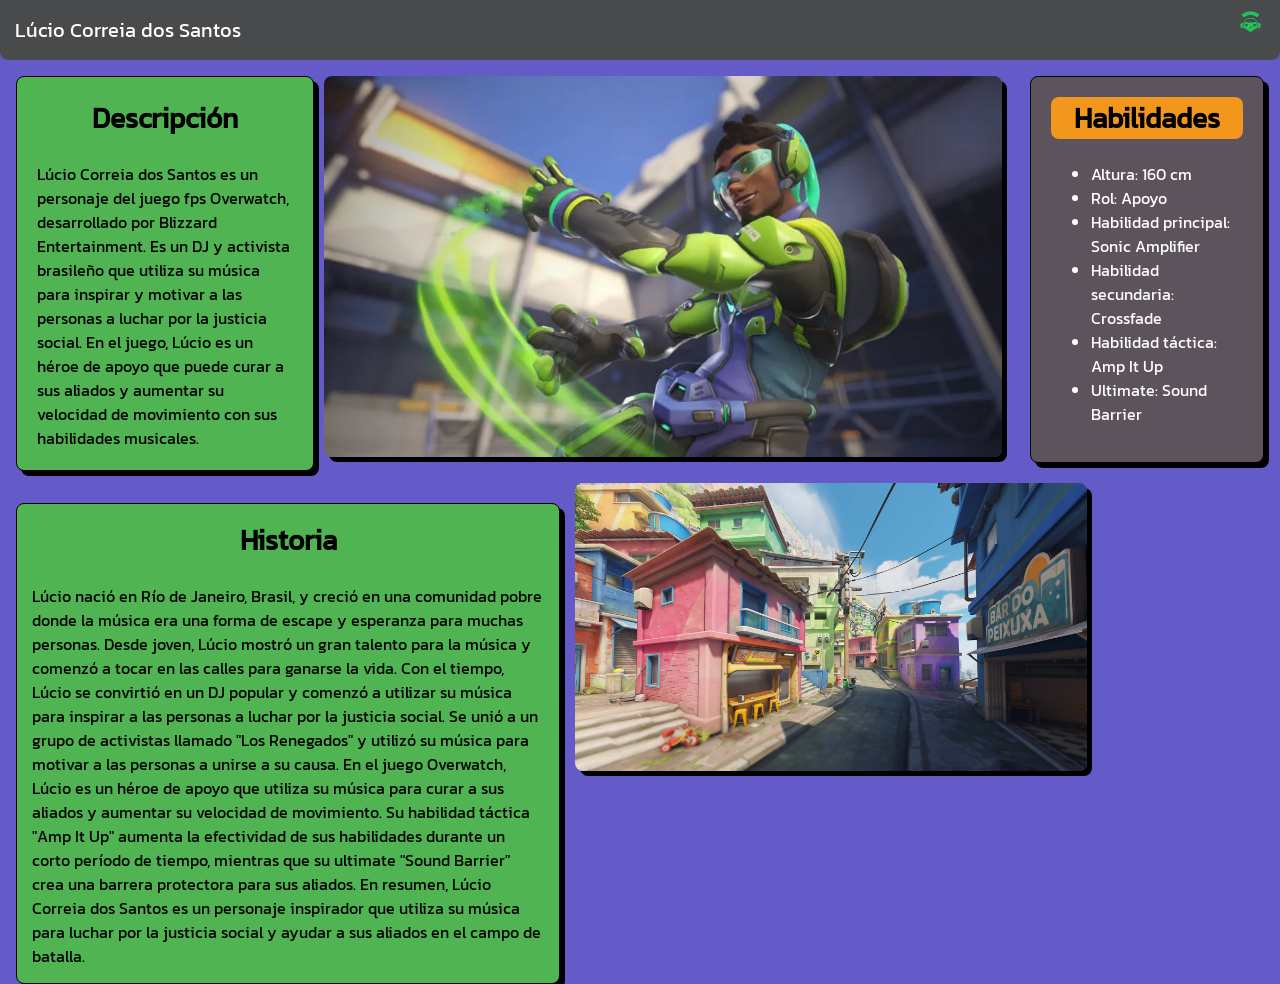
==== index.html @ f07717ae "primer commit" ====
<!DOCTYPE html>
<html lang="en">
<link rel="stylesheet" href="styles.css">
<head>
    <meta charset="UTF-8">
    <meta name="viewport" content="width=device-width, initial-scale=1.0">
    <link rel="preconnect" href="https://fonts.googleapis.com">
    <link rel="preconnect" href="https://fonts.gstatic.com" crossorigin>
    <link href="https://fonts.googleapis.com/css2?family=Kanit:ital,wght@0,100;0,200;0,300;0,400;0,500;0,600;0,700;0,800;0,900;1,100;1,200;1,300;1,400;1,500;1,600;1,700;1,800;1,900&display=swap" rel="stylesheet">
    <title>Lucio</title>

</head>
<body class ="body">
    <header class="top-name-box">
    <span>
        Lúcio Correia dos Santos
    </span>
    <span> <img src=luciologo-Photoroom.png class="imagen2"></span>
    </header>

    <div >
            
            <div id= "definition">
                <div>
                <h2 class="subtitulo">Descripción</h2>
                </div>
            Lúcio Correia dos Santos es un personaje del juego fps Overwatch, desarrollado por Blizzard Entertainment.
            Es un DJ y activista brasileño que utiliza su música para inspirar y motivar a las personas a luchar por la justicia social. En el juego, Lúcio es un héroe de apoyo que puede curar a sus aliados y aumentar su velocidad de movimiento con sus habilidades musicales.
            </div>
        <span class="contenedor-imagen">
            <img src="lucio_ow.webp" alt="Lúcio Correia dos Santos" class="imagen">
        </span>
        <span class="contenedor-habilidades">
            <h2 class="subtitulo">Habilidades
            </h2>
            <ul class="lista-habilidades">
                <li>Altura: 160 cm</li>
                <li>Rol: Apoyo</li>
                <li>Habilidad principal: Sonic Amplifier</li>
                <li>Habilidad secundaria: Crossfade</li>
                <li>Habilidad táctica: Amp It Up</li>
                <li>Ultimate: Sound Barrier</li>
            </ul>
        </span>
    </div>
    <div>
        <div id= "historia">
            <div>
            <h2 class="subtitulo">Historia</h2>
            </div>
        Lúcio nació en Río de Janeiro, Brasil, y creció en una comunidad pobre donde la música era una forma de escape y esperanza para muchas personas. Desde joven, Lúcio mostró un gran talento para la música y comenzó a tocar en las calles para ganarse la vida.
        Con el tiempo, Lúcio se convirtió en un DJ popular y comenzó a utilizar su música para inspirar a las personas a luchar por la justicia social. Se unió a un grupo de activistas llamado "Los Renegados" y utilizó su música para motivar a las personas a unirse a su causa.
        En el juego Overwatch, Lúcio es un héroe de apoyo que utiliza su música para curar a sus aliados y aumentar su velocidad de movimiento. Su habilidad táctica "Amp It Up" aumenta la efectividad de sus habilidades durante un corto período de tiempo, mientras que su ultimate "Sound Barrier" crea una barrera protectora para sus aliados.
        En resumen, Lúcio Correia dos Santos es un personaje inspirador que utiliza su música para luchar por la justicia social y ayudar a sus aliados en el campo de batalla.
        </div>
        <span class =contenedor-img2>
            <img src="paraiso.webp" alt="Lúcio Correia dos Santos" class="imagen3">
        </span>
    </div>

    
</body>
</html>
---- styles.css ----
@font-face {
    font-family: 'KanitCustom';
    src: url('fonts/Kanit-Regular.ttf') format('truetype');
}
body {
    background-color:#645BC9 ;
    font-family: 'KanitCustom', sans-serif;
    font-size: 24px;
    margin : 0;
}
.titulo {
 
    font-size: 36px;
    color: #000000;
    text-align: center;
    margin-top: 30px;
    background-color: #AECC49;
    position: sticky;
    margin-bottom: 2%;
}

#definition {
    font-size: 16px;
    color: #000000;
    background-color: #50b453;
    float: left;
    border: #000000 solid 1px;
    clear: none;
    width: 20%;
    padding: 20px;
    box-shadow: 5px 5px 0px #000000;
    line-height: 1.5;
    border-radius: 8px;
    margin-left: 16px;
}

.contenedor-imagen {
    overflow: hidden;
    width: 25%;
    padding: 10px;
    clear: none;
    
}



.imagen {  
    display: inline;
    position: relative;

    
    width: 53%;
    box-shadow: 5px 5px 0px #000000;
    border-radius: 8px;
}

.subtitulo {
    font-size: 28px;
    color: #000000;
    text-align: center;
    border-radius: 8px;
    margin-top: 0;      
}




.lista-habilidades {
    font-size: 16px;
    color: #ffffff;
    

}

.contenedor-habilidades {
    .subtitulo {
    background-color: #F2971D;
}
    margin-bottom: 20px;
    border: #000000 solid 1px;
    padding: 20px;
    width:15%;
    background-color: #5C535D;
    float:right;
    box-shadow: 5px 5px 0px #000000;
    line-height: 1.5;
    border-radius: 8px;
    margin-right: 16px;
    min-width: auto;
    
}


.top-name-box {
    align-items: center;
    display: block;
    font-size: 20px;
    color: #FFFFFF;
    background-color: #484A4C;
    margin-top: 0;
    padding: 15px;
    position: sticky;
    top: 0;
    z-index: 1000;
    
    text-align: left;
    border-bottom-left-radius: 8px;
    border-bottom-right-radius: 8px;
    margin-bottom: 16px;
    min-width: auto;
}

.imagen2 {
    height: 30px;
    float: right;
    margin-top: -5px;
    
}

#historia {
    font-size: 16px;
    color: #000000;
    background-color: #50b453;
    clear: both;
    border: #000000 solid 1px;
    width: 40%;
    padding: 15px;
    box-shadow: 5px 5px 0px #000000;
    line-height: 1.5;
    border-radius: 8px;
    margin-left: 16px;
    margin-top: 20px;
    float : left;
}

.contenedor-img2 {
    overflow: hidden;
    width: 40%;
    padding: 15px;
    clear: none;
    
}
.imagen3 {  
    display: inline;
    position: relative;

    
    width: 40%;
    box-shadow: 5px 5px 0px #000000;
    border-radius: 8px;
}
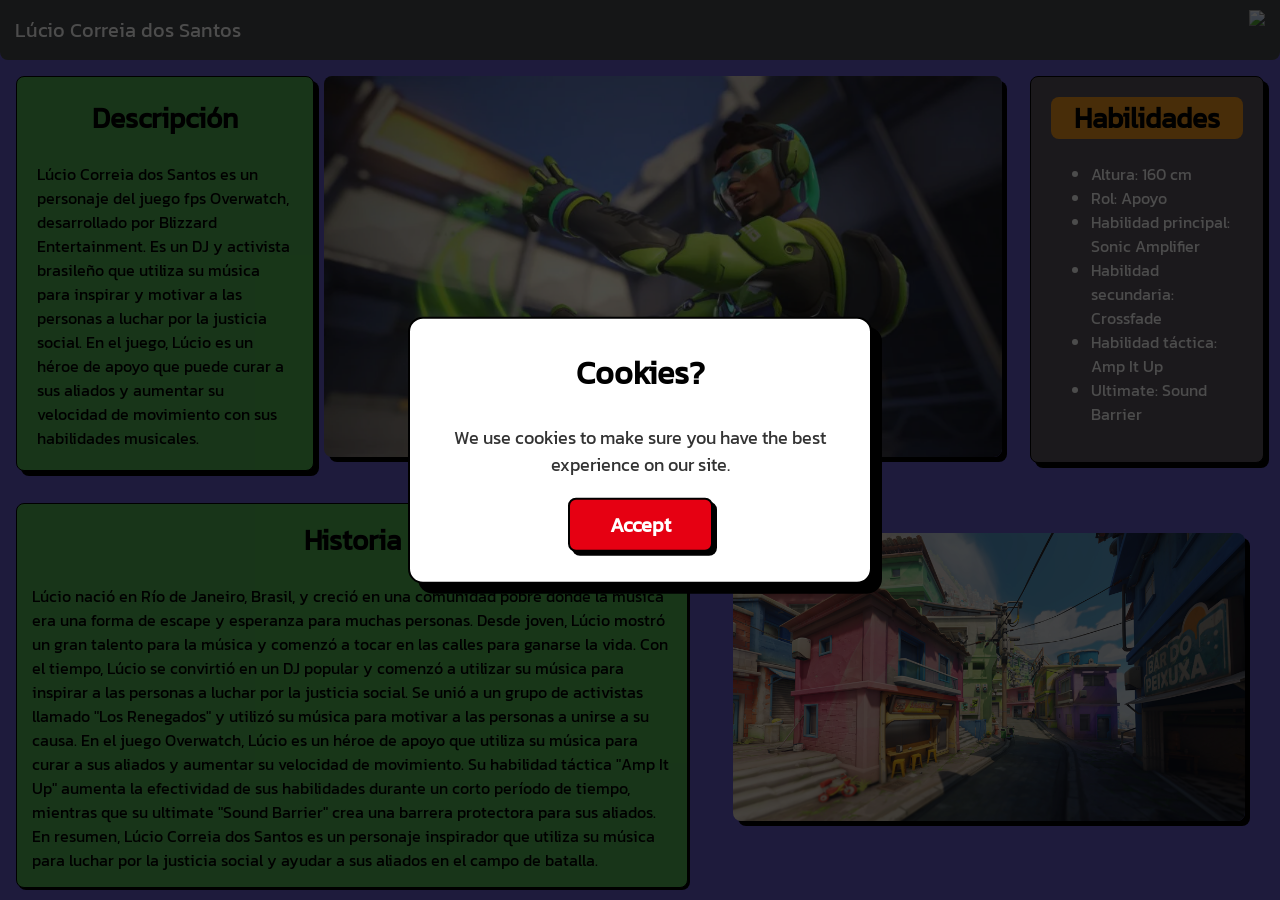
==== commit 2385f33f: "cookies" ====
--- a/index.html
+++ b/index.html
@@ -15,7 +15,7 @@
     <span>
         Lúcio Correia dos Santos
     </span>
-    <span> <img src=luciologo-Photoroom.png class="imagen2"></span>
+    <span> <img src=pagina_lm_libre\luciosilouette.jpg class="imagen2"></span>
     </header>
 
     <div >
@@ -57,7 +57,27 @@
             <img src="paraiso.webp" alt="Lúcio Correia dos Santos" class="imagen3">
         </span>
     </div>
+    <div class="cookie-overlay" id="cookieOverlay"></div>
 
-    
+    <div class="cookie-popup" id="cookiePopup">
+        <h2 class="cookie-title">Cookies?</h2>
+        <p class="cookie-text">
+            We use cookies to make sure you have the best experience on our site.
+        </p>
+        <button class="btn-cookies" id="acceptBtn">Accept</button>
+    </div>
+    <script>
+    // 1. Find the button and the popup elements
+    const acceptBtn = document.getElementById('acceptBtn');
+    const cookieOverlay = document.getElementById('cookieOverlay');
+    const cookiePopup = document.getElementById('cookiePopup');
+
+    // 2. Tell the button to listen for a "click"
+    acceptBtn.addEventListener('click', function() {
+        // 3. Hide the overlay and the popup
+        cookieOverlay.style.display = 'none';
+        cookiePopup.style.display = 'none';
+    });
+</script>
 </body>
 </html>
--- a/styles.css
+++ b/styles.css
@@ -123,9 +123,9 @@
     background-color: #50b453;
     clear: both;
     border: #000000 solid 1px;
-    width: 40%;
+    width: 50%;
     padding: 15px;
-    box-shadow: 5px 5px 0px #000000;
+    box-shadow: 2px 2px 0px #000000;
     line-height: 1.5;
     border-radius: 8px;
     margin-left: 16px;
@@ -139,13 +139,124 @@
     padding: 15px;
     clear: none;
     
+    
 }
 .imagen3 {  
     display: inline;
     position: relative;
 
-    
+    margin-top: 50px;
+    margin-left: 30px;
     width: 40%;
     box-shadow: 5px 5px 0px #000000;
     border-radius: 8px;
+}
+
+:root {
+    --RojoNintendo: #E60012;
+}
+
+.cookie-overlay {
+    position: fixed;
+    top: 0;
+    left: 0;
+    width: 100%;
+    height: 100%;
+    background: rgba(0, 0, 0, 0.7); /* Darkens the page */
+    z-index: 9000;
+}
+
+.cookie-popup {
+    position: fixed;
+    top: 50%;
+    left: 50%;
+    transform: translate(-50%, -50%);
+    background: #ffffff; /* White background for the box */
+    padding: 30px;
+    width: 80%;
+    max-width: 400px;
+    border-radius: 15px;
+    text-align: center;
+    z-index: 9001;
+    box-shadow: 10px 10px 0px #000000; /* Matching your 'neo-brutalism' style */
+    border: 2px solid #000000;
+}
+
+.cookie-title {
+    margin-top: 0;
+    color: #000000;
+    font-size: 32px;
+}
+
+.cookie-text {
+    color: #333333;
+    font-size: 18px;
+    margin-bottom: 20px;
+}
+
+.btn-cookies {
+    background-color: var(--RojoNintendo);
+    color: white;
+    border: 2px solid #000000;
+    padding: 10px 40px;
+    border-radius: 8px;
+    font-family: 'KanitCustom', sans-serif;
+    font-weight: bold;
+    font-size: 20px;
+    cursor: pointer;
+    box-shadow: 4px 4px 0px #000000;
+    transition: transform 0.1s;
+}
+
+.btn-cookies:active {
+    transform: translate(2px, 2px);
+    box-shadow: 2px 2px 0px #000000;
+}
+
+/* Responsive adjustments for phones */
+@media all and (max-width: 480px) {
+    
+    /* 1. Stack everything vertically */
+    #definition, 
+    .imagen, 
+    .contenedor-habilidades, 
+    #historia, 
+    .imagen3 {
+        float: none !important;      /* Remove the side-by-side positioning */
+        width: 90% !important;       /* Make boxes fill the screen width */
+        margin: 10px auto !important; /* Center the boxes and add spacing between them */
+        display: block;
+    }
+
+    /* 2. Adjust the Header */
+    .top-name-box {
+        font-size: 18px;
+        text-align: center;
+        padding: 10px;
+    }
+
+    /* 3. Adjust the Logo in the header */
+    .imagen2 {
+        float: none;
+        display: block;
+        margin: 10px auto 0 auto; /* Move logo under the text and center it */
+    }
+
+    /* 4. Fix font sizes for readability */
+    .titulo {
+        font-size: 24px;
+        padding: 10px;
+    }
+
+    .subtitulo {
+        font-size: 22px;
+    }
+
+    /* 5. Clean up image containers */
+    .contenedor-imagen, 
+    .contenedor-img2 {
+        width: 100% !important;
+        padding: 0;
+        text-align: center;
+    }
 }
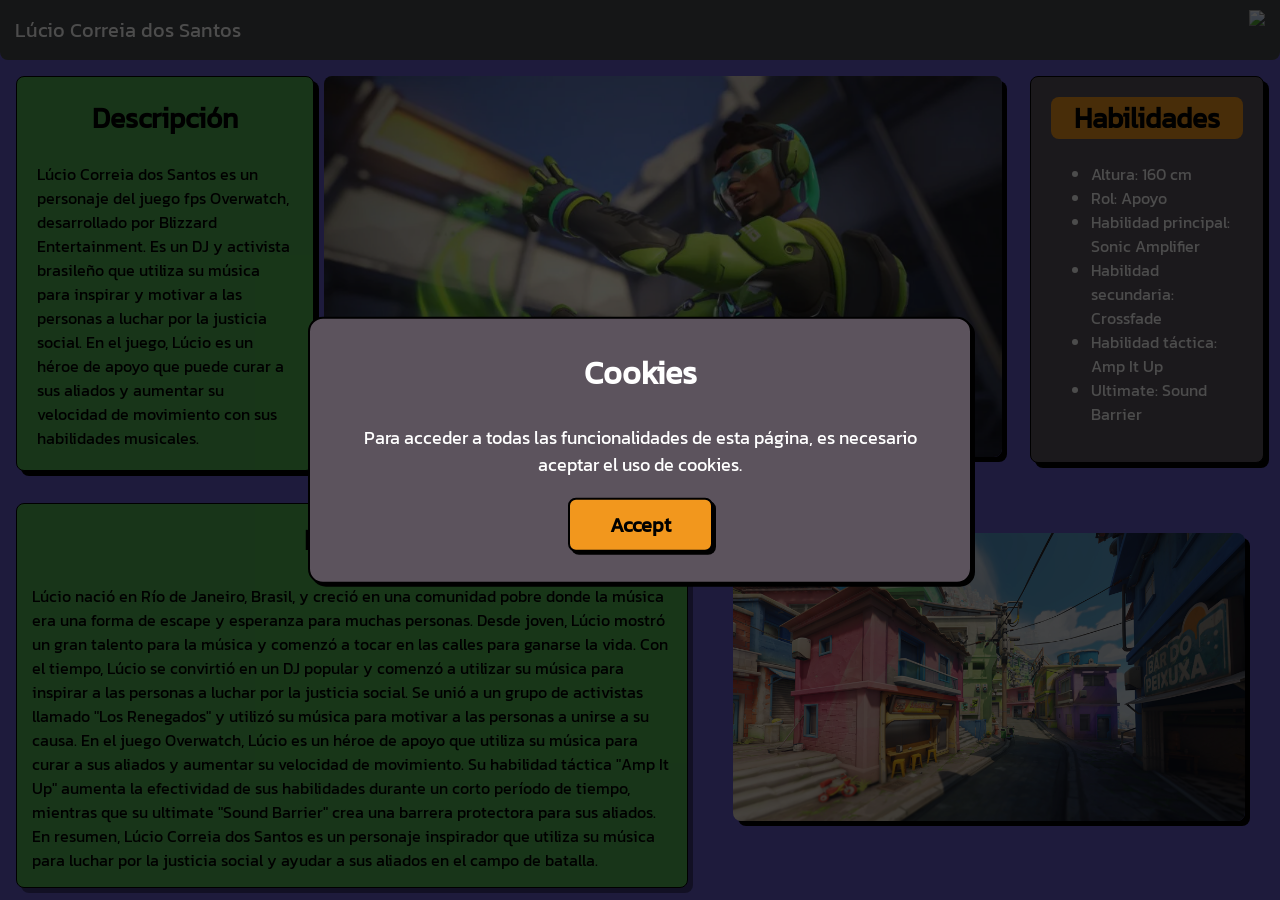
==== commit 59064312: "cambio cookies" ====
--- a/index.html
+++ b/index.html
@@ -60,21 +60,21 @@
     <div class="cookie-overlay" id="cookieOverlay"></div>
 
     <div class="cookie-popup" id="cookiePopup">
-        <h2 class="cookie-title">Cookies?</h2>
+        <h2 class="cookie-title">Cookies</h2>
         <p class="cookie-text">
-            We use cookies to make sure you have the best experience on our site.
+            Para acceder a todas las funcionalidades de esta página, es necesario aceptar el uso de cookies.
         </p>
         <button class="btn-cookies" id="acceptBtn">Accept</button>
     </div>
     <script>
-    // 1. Find the button and the popup elements
+
     const acceptBtn = document.getElementById('acceptBtn');
     const cookieOverlay = document.getElementById('cookieOverlay');
     const cookiePopup = document.getElementById('cookiePopup');
 
-    // 2. Tell the button to listen for a "click"
+
     acceptBtn.addEventListener('click', function() {
-        // 3. Hide the overlay and the popup
+ 
         cookieOverlay.style.display = 'none';
         cookiePopup.style.display = 'none';
     });
--- a/styles.css
+++ b/styles.css
@@ -125,7 +125,7 @@
     border: #000000 solid 1px;
     width: 50%;
     padding: 15px;
-    box-shadow: 2px 2px 0px #000000;
+    box-shadow: 5px 5px 0px rgba(0, 0, 0, 0.4);
     line-height: 1.5;
     border-radius: 8px;
     margin-left: 16px;
@@ -171,32 +171,33 @@
     top: 50%;
     left: 50%;
     transform: translate(-50%, -50%);
-    background: #ffffff; /* White background for the box */
+    background-color: #5C535D; /* White background for the box */
     padding: 30px;
     width: 80%;
-    max-width: 400px;
+    max-width: 600px;
     border-radius: 15px;
     text-align: center;
     z-index: 9001;
-    box-shadow: 10px 10px 0px #000000; /* Matching your 'neo-brutalism' style */
+    box-shadow: 3px 3px 0px #000000; /* Matching your 'neo-brutalism' style */
     border: 2px solid #000000;
 }
 
 .cookie-title {
     margin-top: 0;
-    color: #000000;
+    color: #ffffff;
     font-size: 32px;
 }
 
 .cookie-text {
-    color: #333333;
+    color: #ffffff;
     font-size: 18px;
     margin-bottom: 20px;
+    font-family: 'KanitCustom', sans-serif;
 }
 
 .btn-cookies {
-    background-color: var(--RojoNintendo);
-    color: white;
+    background-color: #F2971D;
+    color: rgb(0, 0, 0);
     border: 2px solid #000000;
     padding: 10px 40px;
     border-radius: 8px;
@@ -204,7 +205,7 @@
     font-weight: bold;
     font-size: 20px;
     cursor: pointer;
-    box-shadow: 4px 4px 0px #000000;
+    box-shadow: 3px 3px 0px #000000;
     transition: transform 0.1s;
 }
 
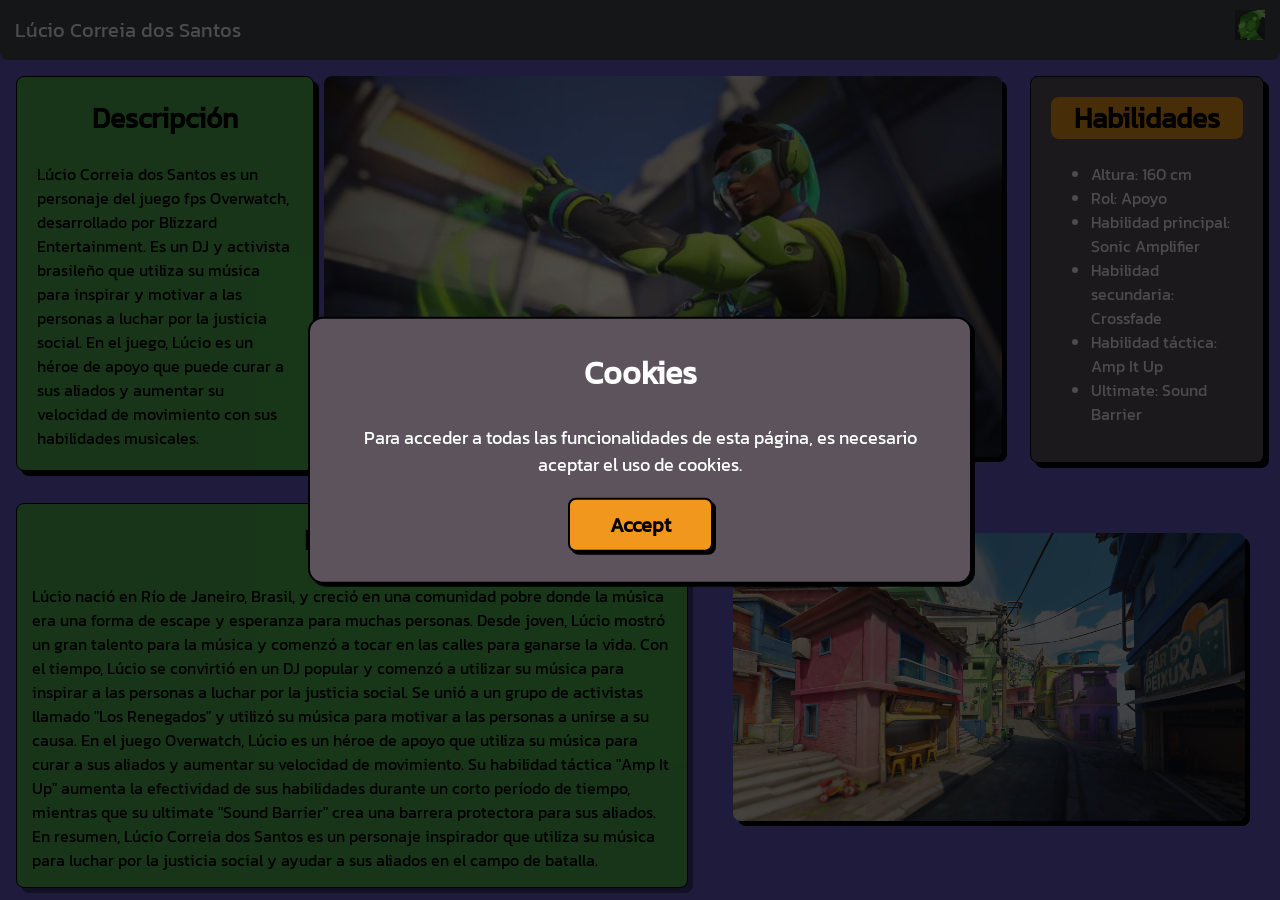
==== commit 549cd27a: "cookie box" ====
--- a/index.html
+++ b/index.html
@@ -15,7 +15,7 @@
     <span>
         Lúcio Correia dos Santos
     </span>
-    <span> <img src=pagina_lm_libre\luciosilouette.jpg class="imagen2"></span>
+    <span> <img src=luciosilouette.jpg class="imagen2"></span>
     </header>
 
     <div >
--- a/styles.css
+++ b/styles.css
@@ -196,6 +196,7 @@
 }
 
 .btn-cookies {
+    
     background-color: #F2971D;
     color: rgb(0, 0, 0);
     border: 2px solid #000000;
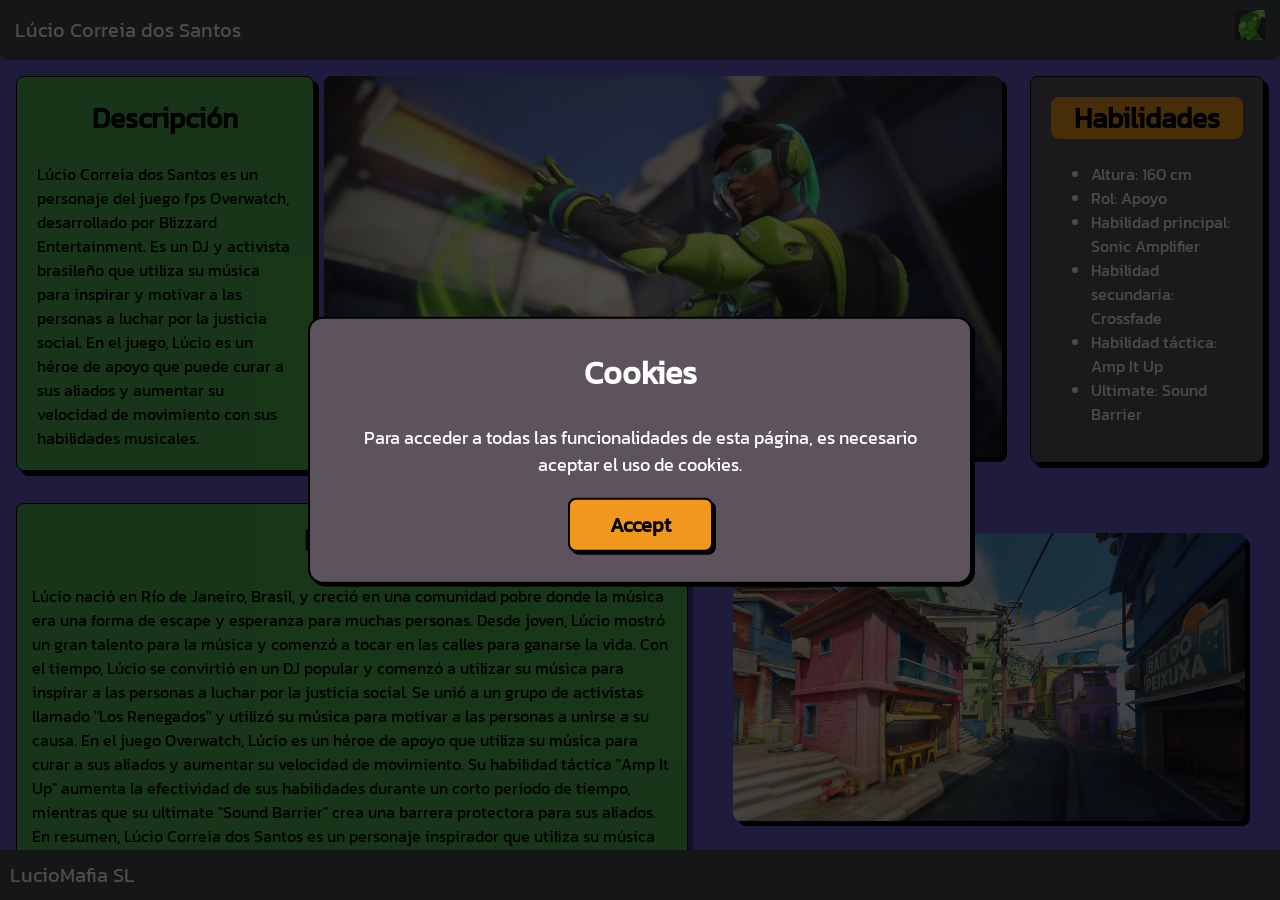
==== commit 6de39b73: "add footer" ====
--- a/index.html
+++ b/index.html
@@ -66,13 +66,17 @@
         </p>
         <button class="btn-cookies" id="acceptBtn">Accept</button>
     </div>
+    
+    <footer class="footer">
+        LucioMafia SL
+    </footer>
+    
     <script>
 
     const acceptBtn = document.getElementById('acceptBtn');
     const cookieOverlay = document.getElementById('cookieOverlay');
     const cookiePopup = document.getElementById('cookiePopup');
-
-
+        
     acceptBtn.addEventListener('click', function() {
  
         cookieOverlay.style.display = 'none';
--- a/styles.css
+++ b/styles.css
@@ -215,8 +215,23 @@
     box-shadow: 2px 2px 0px #000000;
 }
 
-/* Responsive adjustments for phones */
-@media all and (max-width: 480px) {
+footer{
+    align-items: center;
+    display: block;
+    font-size: 20px;
+    color: #FFFFFF;
+    background-color: #484A4C;
+    margin-bottom: 0;
+    padding: 10px;
+    position: fixed;
+    bottom: 0;
+    z-index: 1000;
+    width: 100%;
+    text-align: left;
+    min-width: auto;
+}
+
+@media all and (max-width: 300px) {
     
     /* 1. Stack everything vertically */
     #definition, 
@@ -224,27 +239,27 @@
     .contenedor-habilidades, 
     #historia, 
     .imagen3 {
-        float: none !important;      /* Remove the side-by-side positioning */
-        width: 90% !important;       /* Make boxes fill the screen width */
-        margin: 10px auto !important; /* Center the boxes and add spacing between them */
+        float: none !important;      
+        width: 90% !important;       
+        margin: 10px auto !important;
         display: block;
     }
 
-    /* 2. Adjust the Header */
+  
     .top-name-box {
         font-size: 18px;
         text-align: center;
         padding: 10px;
     }
 
-    /* 3. Adjust the Logo in the header */
+  
     .imagen2 {
         float: none;
         display: block;
-        margin: 10px auto 0 auto; /* Move logo under the text and center it */
-    }
-
-    /* 4. Fix font sizes for readability */
+        margin: 10px auto 0 auto; 
+    }
+
+   
     .titulo {
         font-size: 24px;
         padding: 10px;
@@ -254,7 +269,7 @@
         font-size: 22px;
     }
 
-    /* 5. Clean up image containers */
+    
     .contenedor-imagen, 
     .contenedor-img2 {
         width: 100% !important;
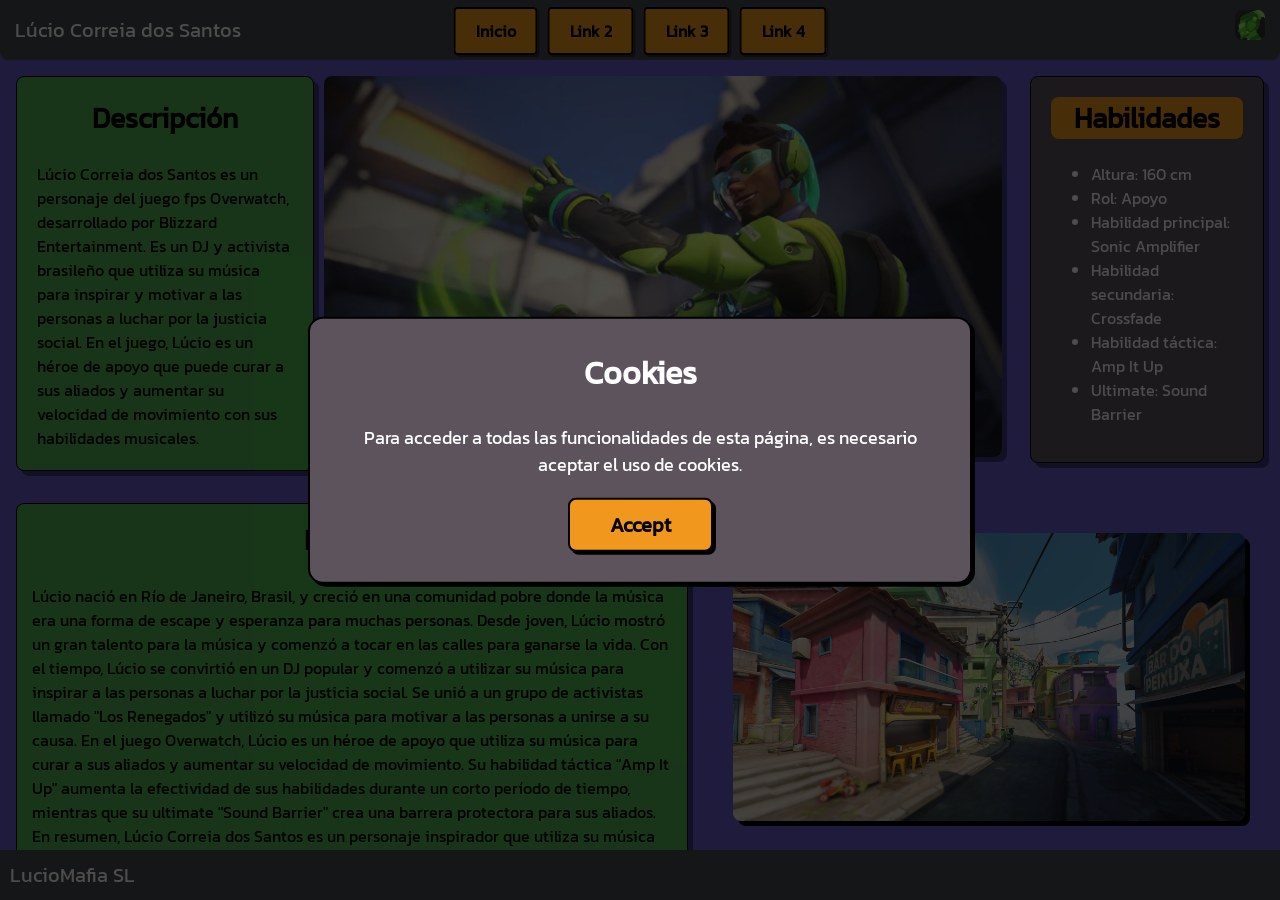
==== commit f4b4f585: "link buttons" ====
--- a/index.html
+++ b/index.html
@@ -12,10 +12,15 @@
 </head>
 <body class ="body">
     <header class="top-name-box">
+    <div class="header-content">
     <span>
         Lúcio Correia dos Santos
     </span>
-    <span> <img src=luciosilouette.jpg class="imagen2"></span>
+    </div>
+    <div class="nav-container">
+    <a href="#" class="btn-link">Inicio</a><a href="index.html" class="btn-link">Link 2</a><a href="#" class="btn-link">Link 3</a><a href="#" class="btn-link">Link 4</a>
+    </div>
+     <span> <img src=luciosilouette.jpg class="imagen2"></span>
     </header>
 
     <div >
@@ -76,7 +81,7 @@
     const acceptBtn = document.getElementById('acceptBtn');
     const cookieOverlay = document.getElementById('cookieOverlay');
     const cookiePopup = document.getElementById('cookiePopup');
-        
+            
     acceptBtn.addEventListener('click', function() {
  
         cookieOverlay.style.display = 'none';
--- a/styles.css
+++ b/styles.css
@@ -1,3 +1,7 @@
+html {
+    scroll-behavior: smooth;
+}
+
 @font-face {
     font-family: 'KanitCustom';
     src: url('fonts/Kanit-Regular.ttf') format('truetype');
@@ -28,7 +32,7 @@
     clear: none;
     width: 20%;
     padding: 20px;
-    box-shadow: 5px 5px 0px #000000;
+    box-shadow: 5px 5px 0px rgba(0, 0, 0, 0.4);
     line-height: 1.5;
     border-radius: 8px;
     margin-left: 16px;
@@ -50,7 +54,7 @@
 
     
     width: 53%;
-    box-shadow: 5px 5px 0px #000000;
+    box-shadow: 5px 5px 0px rgba(0, 0, 0, 0.4);
     border-radius: 8px;
 }
 
@@ -82,7 +86,7 @@
     width:15%;
     background-color: #5C535D;
     float:right;
-    box-shadow: 5px 5px 0px #000000;
+    box-shadow: 5px 5px 0px rgba(0, 0, 0, 0.4);
     line-height: 1.5;
     border-radius: 8px;
     margin-right: 16px;
@@ -110,10 +114,43 @@
     min-width: auto;
 }
 
+.header-content {
+    display: inline-block;
+    justify-content: space-between;
+    align-items: center;
+}
+
+.nav-container {
+    display: inline-block; 
+
+  position: absolute;
+  left: 50%;
+  transform: translateX(-50%);
+}
+
+
+
+
+.btn-link {
+    background-color: #F2971D;
+    color: rgb(0, 0, 0);
+    border: 2px solid #000000;
+    padding: 10px 20px;
+    border-radius: 4px;
+    font-family: 'KanitCustom', sans-serif;
+    font-weight: bold;
+    font-size: 16px;
+    cursor: pointer;
+    box-shadow: 2px 2px 0px rgba(0, 0, 0, 0.4);
+    text-decoration: none;
+    margin: 0 5px;
+}
+
 .imagen2 {
     height: 30px;
     float: right;
     margin-top: -5px;
+    border-radius: 7px;
     
 }
 
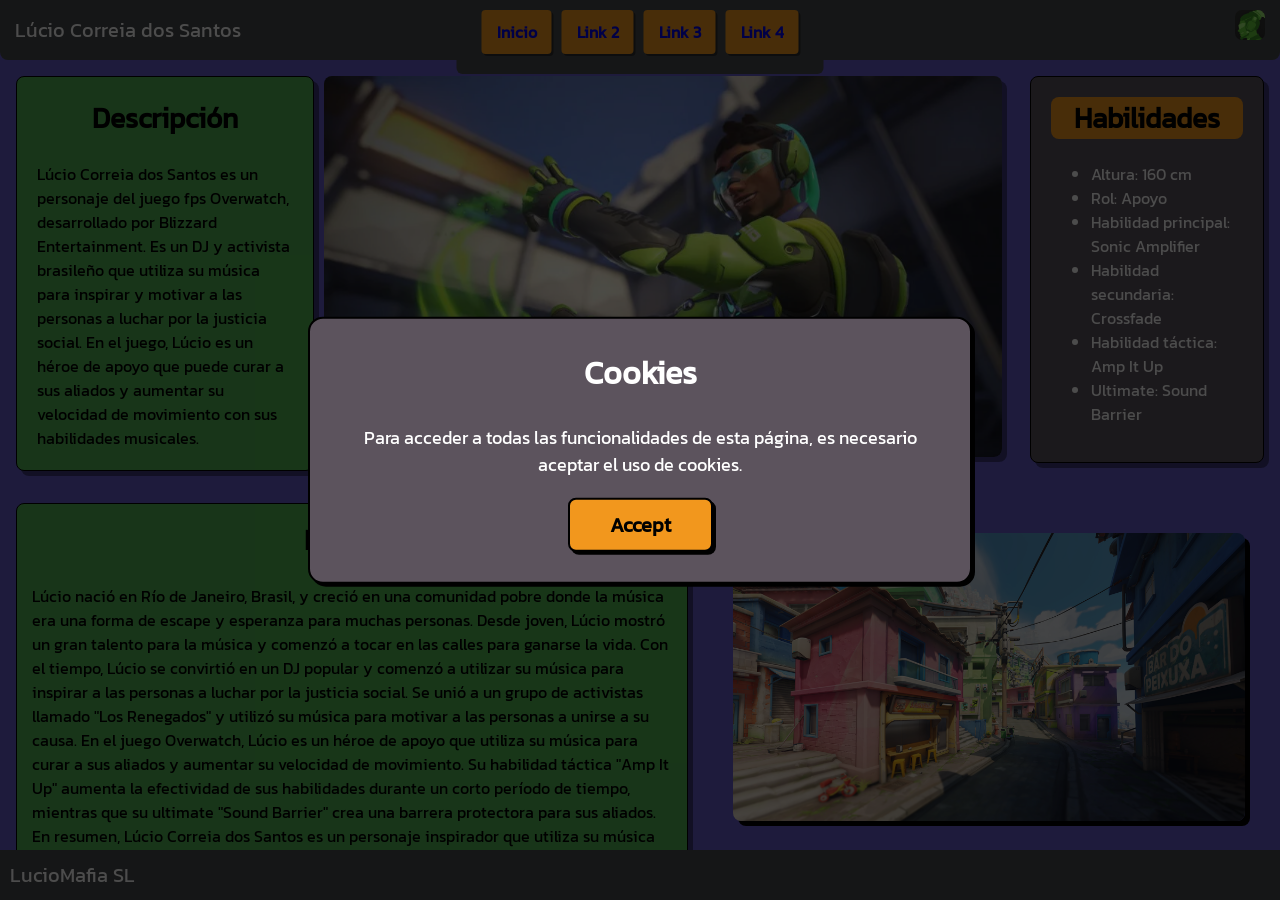
==== commit da6195d5: "links content part 1" ====
--- a/index.html
+++ b/index.html
@@ -18,7 +18,7 @@
     </span>
     </div>
     <div class="nav-container">
-    <a href="#" class="btn-link">Inicio</a><a href="index.html" class="btn-link">Link 2</a><a href="#" class="btn-link">Link 3</a><a href="#" class="btn-link">Link 4</a>
+    <a href="https://www.youtube.com/watch?v=dQw4w9WgXcQ" class="btn-link" target="_blank">Inicio</a><a href="index.html" class="btn-link">Link 2</a><a href="#" class="btn-link">Link 3</a><a href="#" class="btn-link">Link 4</a>
     </div>
      <span> <img src=luciosilouette.jpg class="imagen2"></span>
     </header>
--- a/styles.css
+++ b/styles.css
@@ -122,20 +122,23 @@
 
 .nav-container {
     display: inline-block; 
-
-  position: absolute;
-  left: 50%;
-  transform: translateX(-50%);
-}
-
-
-
+    position: absolute;
+    left: 50%;
+    top: 0;
+    transform: translateX(-50%);
+    background-color: #484A4C;
+    color: rgb(0, 0, 0);
+    padding: 10px 20px;
+    padding-bottom: 20px;
+    border-radius: 6px;
+    border-top : none;
+    
+}
 
 .btn-link {
+    display: inline-block; 
+    padding: 10px 15px;    
     background-color: #F2971D;
-    color: rgb(0, 0, 0);
-    border: 2px solid #000000;
-    padding: 10px 20px;
     border-radius: 4px;
     font-family: 'KanitCustom', sans-serif;
     font-weight: bold;
@@ -189,10 +192,6 @@
     border-radius: 8px;
 }
 
-:root {
-    --RojoNintendo: #E60012;
-}
-
 .cookie-overlay {
     position: fixed;
     top: 0;
@@ -208,14 +207,14 @@
     top: 50%;
     left: 50%;
     transform: translate(-50%, -50%);
-    background-color: #5C535D; /* White background for the box */
+    background-color: #5C535D; 
     padding: 30px;
     width: 80%;
     max-width: 600px;
     border-radius: 15px;
     text-align: center;
     z-index: 9001;
-    box-shadow: 3px 3px 0px #000000; /* Matching your 'neo-brutalism' style */
+    box-shadow: 3px 3px 0px #000000;
     border: 2px solid #000000;
 }
 
@@ -270,7 +269,6 @@
 
 @media all and (max-width: 300px) {
     
-    /* 1. Stack everything vertically */
     #definition, 
     .imagen, 
     .contenedor-habilidades, 
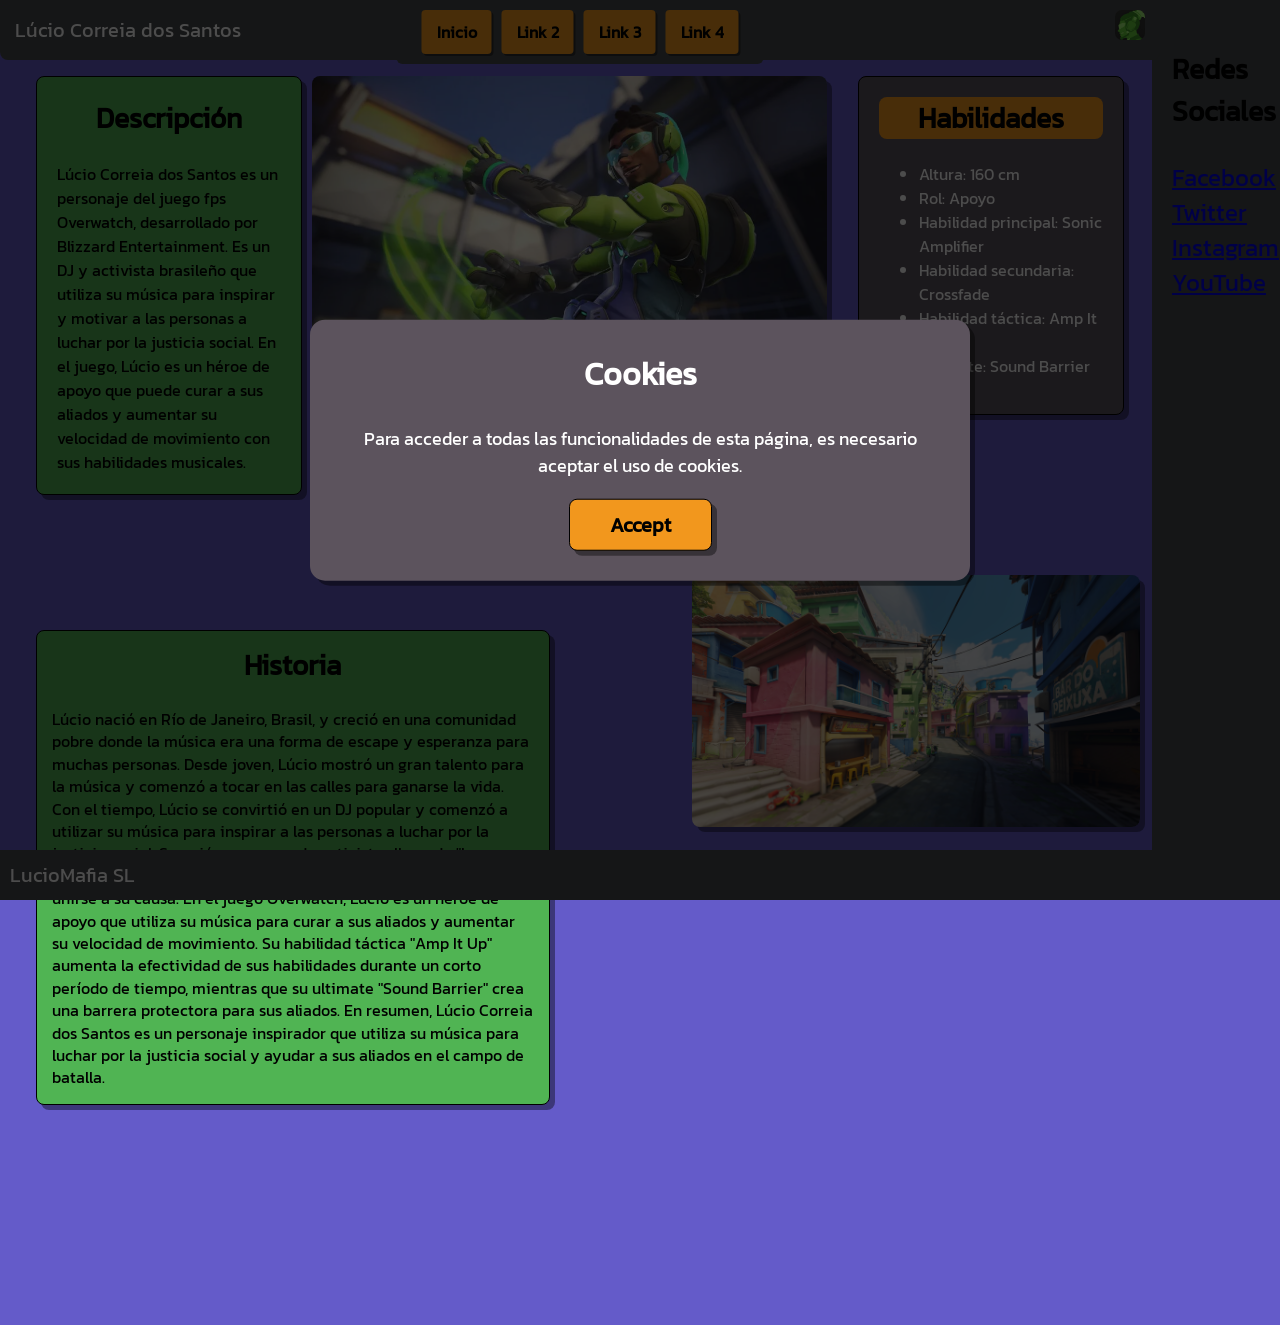
==== commit 24c33948: "changes i dont remember at all" ====
--- a/index.html
+++ b/index.html
@@ -18,12 +18,12 @@
     </span>
     </div>
     <div class="nav-container">
-    <a href="https://www.youtube.com/watch?v=dQw4w9WgXcQ" class="btn-link" target="_blank">Inicio</a><a href="index.html" class="btn-link">Link 2</a><a href="#" class="btn-link">Link 3</a><a href="#" class="btn-link">Link 4</a>
+    <a href="https://www.youtube.com/watch?v=Aq5WXmQQooo&list=RDAq5WXmQQooo&start_radio=1" class="btn-link" target="_blank">Inicio</a><a href="index.html" class="btn-link">Link 2</a><a href="#" class="btn-link">Link 3</a><a href="#" class="btn-link">Link 4</a>
     </div>
      <span> <img src=luciosilouette.jpg class="imagen2"></span>
     </header>
 
-    <div >
+    <div class="contenedor-principal">
             
             <div id= "definition">
                 <div>
@@ -48,7 +48,10 @@
             </ul>
         </span>
     </div>
-    <div>
+    <div class="contenedor2">
+         <span class =contenedor-img2>
+            <img src="paraiso.webp" alt="Lúcio Correia dos Santos" class="imagen3">
+        </span>
         <div id= "historia">
             <div>
             <h2 class="subtitulo">Historia</h2>
@@ -58,9 +61,7 @@
         En el juego Overwatch, Lúcio es un héroe de apoyo que utiliza su música para curar a sus aliados y aumentar su velocidad de movimiento. Su habilidad táctica "Amp It Up" aumenta la efectividad de sus habilidades durante un corto período de tiempo, mientras que su ultimate "Sound Barrier" crea una barrera protectora para sus aliados.
         En resumen, Lúcio Correia dos Santos es un personaje inspirador que utiliza su música para luchar por la justicia social y ayudar a sus aliados en el campo de batalla.
         </div>
-        <span class =contenedor-img2>
-            <img src="paraiso.webp" alt="Lúcio Correia dos Santos" class="imagen3">
-        </span>
+       
     </div>
     <div class="cookie-overlay" id="cookieOverlay"></div>
 
@@ -76,6 +77,17 @@
         LucioMafia SL
     </footer>
     
+
+    <sidebar>
+        <div class="sidebar-content">
+            <h3 class="sidebar-title">Redes Sociales</h3>
+            <a href="https://www.facebook.com/" class="sidebar-link" target="_blank">Facebook</a>
+            <a href="https://www.twitter.com/" class="sidebar-link" target="_blank">Twitter</a>
+            <a href="https://www.instagram.com/" class="sidebar-link" target="_blank">Instagram</a>
+            <a href="https://www.youtube.com/" class="sidebar-link" target="_blank">YouTube</a>
+        </div>
+    </sidebar>
+
     <script>
 
     const acceptBtn = document.getElementById('acceptBtn');
--- a/styles.css
+++ b/styles.css
@@ -11,6 +11,8 @@
     font-family: 'KanitCustom', sans-serif;
     font-size: 24px;
     margin : 0;
+    padding-right: 120px;
+    padding-bottom: 220px;
 }
 .titulo {
  
@@ -23,6 +25,13 @@
     margin-bottom: 2%;
 }
 
+.contenedor-principal {
+    max-width: 1200px;
+    margin: 0 auto;
+    padding: 0 20px;
+    margin-bottom: 200px;
+}
+
 #definition {
     font-size: 16px;
     color: #000000;
@@ -40,20 +49,18 @@
 
 .contenedor-imagen {
     overflow: hidden;
-    width: 25%;
+    width: 15%;
     padding: 10px;
     clear: none;
     
 }
-
-
 
 .imagen {  
     display: inline;
     position: relative;
 
     
-    width: 53%;
+    width: 46%;
     box-shadow: 5px 5px 0px rgba(0, 0, 0, 0.4);
     border-radius: 8px;
 }
@@ -64,6 +71,7 @@
     text-align: center;
     border-radius: 8px;
     margin-top: 0;      
+    padding: 0px;
 }
 
 
@@ -83,7 +91,7 @@
     margin-bottom: 20px;
     border: #000000 solid 1px;
     padding: 20px;
-    width:15%;
+    width:20%;
     background-color: #5C535D;
     float:right;
     box-shadow: 5px 5px 0px rgba(0, 0, 0, 0.4);
@@ -106,7 +114,7 @@
     position: sticky;
     top: 0;
     z-index: 1000;
-    
+    height: 5%;
     text-align: left;
     border-bottom-left-radius: 8px;
     border-bottom-right-radius: 8px;
@@ -129,7 +137,6 @@
     background-color: #484A4C;
     color: rgb(0, 0, 0);
     padding: 10px 20px;
-    padding-bottom: 20px;
     border-radius: 6px;
     border-top : none;
     
@@ -147,14 +154,22 @@
     box-shadow: 2px 2px 0px rgba(0, 0, 0, 0.4);
     text-decoration: none;
     margin: 0 5px;
-}
+    color: rgb(0, 0, 0);
+}
+
+.contenedor2 {
+    margin: 0 auto;
+    padding: 0 20px;
+    padding-left: none ;
+    margin-top: 75px;
+}
+
 
 .imagen2 {
     height: 30px;
     float: right;
     margin-top: -5px;
     border-radius: 7px;
-    
 }
 
 #historia {
@@ -163,34 +178,34 @@
     background-color: #50b453;
     clear: both;
     border: #000000 solid 1px;
-    width: 50%;
+    width: 43%;
     padding: 15px;
     box-shadow: 5px 5px 0px rgba(0, 0, 0, 0.4);
-    line-height: 1.5;
+    line-height: 1.4;
     border-radius: 8px;
     margin-left: 16px;
     margin-top: 20px;
-    float : left;
+    margin-right: 15px;    
+    clear: left
 }
 
 .contenedor-img2 {
     overflow: hidden;
     width: 40%;
     padding: 15px;
-    clear: none;
-    
+    clear: both;
+    margin-top: 400px;
     
 }
 .imagen3 {  
-    display: inline;
-    position: relative;
-
-    margin-top: 50px;
-    margin-left: 30px;
+    float: right;
     width: 40%;
-    box-shadow: 5px 5px 0px #000000;
-    border-radius: 8px;
-}
+    box-shadow: 5px 5px 0px rgba(0, 0, 0, 0.4);
+    border-radius: 8px;
+    clear: both;
+    
+}
+
 
 .cookie-overlay {
     position: fixed;
@@ -198,7 +213,7 @@
     left: 0;
     width: 100%;
     height: 100%;
-    background: rgba(0, 0, 0, 0.7); /* Darkens the page */
+    background: rgba(0, 0, 0, 0.7); 
     z-index: 9000;
 }
 
@@ -214,8 +229,7 @@
     border-radius: 15px;
     text-align: center;
     z-index: 9001;
-    box-shadow: 3px 3px 0px #000000;
-    border: 2px solid #000000;
+    box-shadow: 5px 5px 0px rgba(0, 0, 0, 0.4);
 }
 
 .cookie-title {
@@ -235,14 +249,14 @@
     
     background-color: #F2971D;
     color: rgb(0, 0, 0);
-    border: 2px solid #000000;
+    border: 1px solid #000000;
     padding: 10px 40px;
     border-radius: 8px;
     font-family: 'KanitCustom', sans-serif;
     font-weight: bold;
     font-size: 20px;
     cursor: pointer;
-    box-shadow: 3px 3px 0px #000000;
+    box-shadow: 5px 5px 0px rgba(0, 0, 0, 0.4);
     transition: transform 0.1s;
 }
 
@@ -267,6 +281,18 @@
     min-width: auto;
 }
 
+sidebar {
+    position: fixed;
+    top: 0;
+    right: 0;
+    width: 10%;
+    height: 100%;
+    background-color: #484A4C;
+    padding: 20px;
+    box-sizing: border-box;
+    
+}
+
 @media all and (max-width: 300px) {
     
     #definition, 
@@ -280,7 +306,11 @@
         display: block;
     }
 
-  
+    body {
+        padding-right: 2px;
+        padding-bottom: 120px;
+        font-size: 18px;
+    }
     .top-name-box {
         font-size: 18px;
         text-align: center;
@@ -311,4 +341,22 @@
         padding: 0;
         text-align: center;
     }
+    .nav-container {
+        position: relative;
+        left: 25%;
+        top: 0;
+        transform: translateX(-50%);
+        background-color: #484A4C;
+        width: 50%;
+        padding: 1px 2px;
+
+    }
+    .btn-link {
+        padding: 2px 4px;    
+        font-size: 7px;
+        margin : 0 1px;
+
+        
+    }
+
 }
